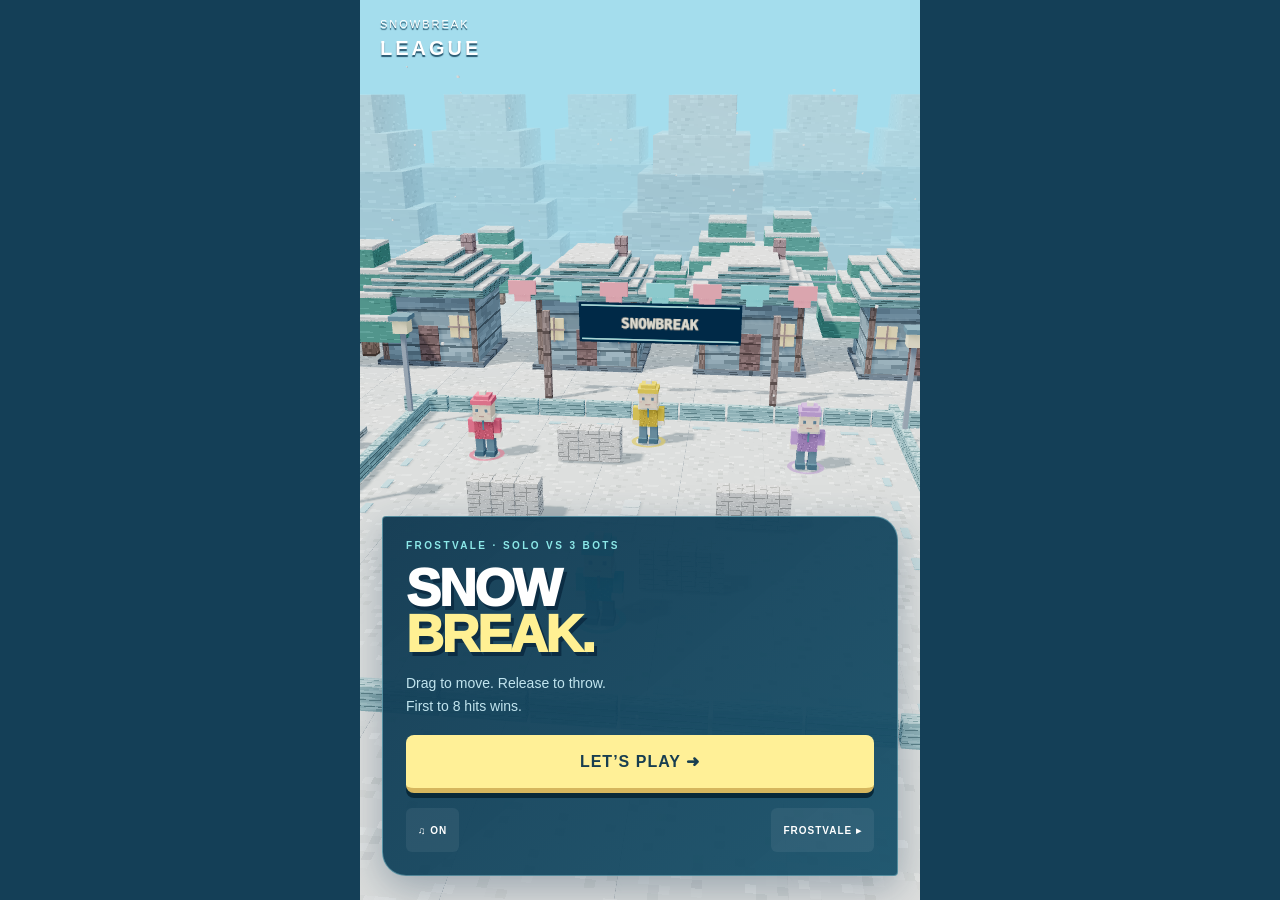
==== index-source.html @ 102b3f98 "Publish SNOWBREAK LEAGUE: three voxel snowball arenas" ====
<!doctype html><html lang="en"><head><meta charset="utf-8"><meta name="viewport" content="width=device-width,initial-scale=1,maximum-scale=1,viewport-fit=cover"><meta name="theme-color" content="#143f57"><title>Snowbreak League</title><link rel="stylesheet" href="style.css"></head><body><main id="game"><canvas id="scene" aria-label="Snowball arena"></canvas><header><div class="badge">SNOWBREAK <b>LEAGUE</b></div><button id="pause" aria-label="Pause">Ⅱ</button></header><div id="hud" hidden><div class="score"><small>YOU</small><b id="score">0</b><span>/ <i id="goal">8</i></span></div><div class="clock"><b id="clock">75</b><small>SECONDS</small></div><div class="rival"><small>RIVALS</small><b id="rivals">0 · 0 · 0</b></div></div><div id="toast" aria-live="polite"></div><div id="charge" hidden><div id="fill"></div><span id="hint">DRAG TO MOVE · RELEASE TO THROW</span></div><div id="stick" hidden><i></i></div><section id="panel"><div class="eyebrow" id="eyebrow">THE FROSTVALE OPEN</div><h1 id="heading">SNOW<br><em>BREAK.</em></h1><p id="description">Move. Pack. Throw.<br>First to 8 hits takes the cup.</p><div id="medals"></div><button id="go" class="primary">LET'S PLAY <span>➜</span></button><div class="row"><button id="sound" aria-label="Toggle music">♫ ON</button><button id="arena">FROSTVALE ▸</button></div><p class="micro" id="reward" hidden></p></section><div id="rotate">Please turn your phone upright.</div></main><script src="vendor/three.min.js"></script><script type="module" src="app.mjs"></script></body></html>
---- style.css ----
*{box-sizing:border-box;-webkit-tap-highlight-color:transparent}html,body{margin:0;width:100%;height:100%;overflow:hidden;background:#143f57;color:#fff;font-family:Arial,sans-serif;touch-action:none;user-select:none}button{font:inherit;border:0;cursor:pointer;color:inherit;touch-action:manipulation}button:focus-visible{outline:3px solid #ffe888}#game{position:relative;width:100%;max-width:560px;height:100dvh;margin:auto;overflow:hidden;background:#9edbeb}#scene{width:100%;height:100%;display:block}header{position:absolute;top:max(16px,env(safe-area-inset-top));left:20px;right:20px;display:flex;align-items:center;justify-content:space-between}.badge{font-size:11px;letter-spacing:2px;line-height:1.5;text-shadow:0 2px 1px #285870}.badge b{display:block;font-size:20px;letter-spacing:3px}#pause{width:44px;height:44px;background:#173e5ec9;border:2px solid #ffffff40;border-radius:12px;font-weight:bold}#hud{position:absolute;top:82px;left:18px;right:18px;display:flex;gap:8px;align-items:stretch}#hud[hidden]{display:none}.score,.clock,.rival{background:#153d58e8;padding:8px 12px;border:1px solid #c0fbff66;box-shadow:0 4px 0 #102e4950;border-radius:8px}small{display:block;font-size:9px;letter-spacing:1.5px;opacity:.75}.score>b{font-size:29px;color:#fff19c}.score span{font-size:14px;opacity:.7}.score i{font-style:normal}.clock{margin-left:auto;text-align:center}.clock b{font-size:24px}.rival{position:absolute;right:0;top:68px;font-size:14px;background:#ee5c72e0;letter-spacing:2px}#panel{position:absolute;bottom:max(24px,env(safe-area-inset-bottom));left:22px;right:22px;padding:23px;border-radius:4px 24px 4px 24px;background:linear-gradient(140deg,#103951f5,#18516af2);border:1px solid #b3f8ff60;box-shadow:0 12px 40px #0f304e55}#panel[hidden]{display:none}.eyebrow{font-size:10px;letter-spacing:2.4px;color:#8ce8e8;font-weight:bold}h1{font-size:52px;letter-spacing:-2px;line-height:.9;margin:14px 0;text-shadow:3px 4px 0 #0c2d44;font-weight:950}h1 em{font-style:normal;color:#fff093}p{font-size:14px;line-height:1.6;color:#c1e4ee;margin:12px 0 18px}.primary{width:100%;background:#fff097;color:#183e50;border-bottom:5px solid #d5b65e;padding:17px;border-radius:8px;font-weight:900;letter-spacing:1px;min-height:56px;box-shadow:0 5px 0 #082939}.primary:active{transform:translateY(3px);border-bottom-width:2px}.primary span{float:right}.row{display:flex;justify-content:space-between;margin-top:15px;gap:10px}.row button{background:#ffffff10;padding:10px 12px;min-height:44px;border-radius:6px;font-size:10px;letter-spacing:1px;font-weight:bold}#medals{color:#fff090;letter-spacing:8px;font-size:24px;margin-bottom:12px}#charge{position:absolute;bottom:max(34px,env(safe-area-inset-bottom));left:25%;width:50%;height:8px;border-radius:8px;background:#153e5966;border:1px solid #ffffff88;pointer-events:none}#fill{height:100%;width:0;background:#fff599;border-radius:8px}#hint{position:absolute;bottom:18px;left:-45%;width:190%;font-size:10px;letter-spacing:1px;color:white;text-align:center;text-shadow:0 2px 4px #0c3449;font-weight:bold}#toast{position:absolute;top:29%;left:10%;right:10%;text-align:center;font-size:30px;font-style:italic;font-weight:950;color:#fff5a8;text-shadow:3px 3px 0 #174962;pointer-events:none;transition:opacity .15s}#stick{position:absolute;width:94px;height:94px;border:2px solid #fff8;border-radius:50%;background:#23547422;pointer-events:none}#stick i{display:block;position:absolute;top:29px;left:29px;width:32px;height:32px;border-radius:50%;background:#fff9;border:2px solid white}.micro{font-size:10px;margin-bottom:0;line-height:1.4;color:#b7d8df}#rotate{display:none}@media(min-aspect-ratio:1/1)and(max-height:600px){#rotate{display:grid;position:absolute;inset:0;place-items:center;background:#153f59f7;color:#fff4ae;font-weight:bold}}@media(max-height:690px){h1{font-size:38px}#panel{padding:16px;bottom:15px}p{margin:9px 0}.eyebrow{font-size:9px}header{top:10px}}
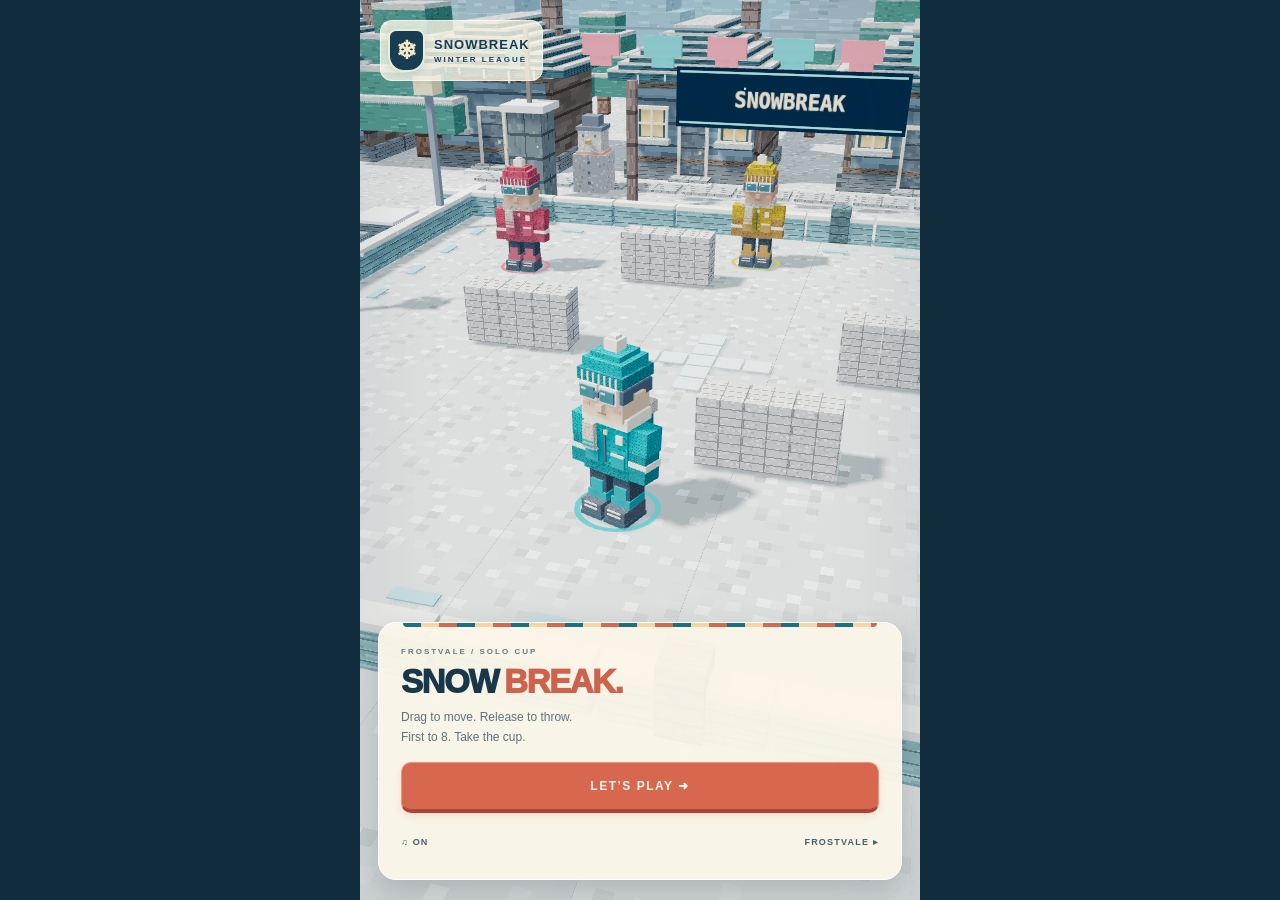
==== commit f543146d: "Publish SNOWBREAK LEAGUE: three voxel snowball arenas" ====
--- a/index-source.html
+++ b/index-source.html
@@ -1 +1 @@
-<!doctype html><html lang="en"><head><meta charset="utf-8"><meta name="viewport" content="width=device-width,initial-scale=1,maximum-scale=1,viewport-fit=cover"><meta name="theme-color" content="#143f57"><title>Snowbreak League</title><link rel="stylesheet" href="style.css"></head><body><main id="game"><canvas id="scene" aria-label="Snowball arena"></canvas><header><div class="badge">SNOWBREAK <b>LEAGUE</b></div><button id="pause" aria-label="Pause">Ⅱ</button></header><div id="hud" hidden><div class="score"><small>YOU</small><b id="score">0</b><span>/ <i id="goal">8</i></span></div><div class="clock"><b id="clock">75</b><small>SECONDS</small></div><div class="rival"><small>RIVALS</small><b id="rivals">0 · 0 · 0</b></div></div><div id="toast" aria-live="polite"></div><div id="charge" hidden><div id="fill"></div><span id="hint">DRAG TO MOVE · RELEASE TO THROW</span></div><div id="stick" hidden><i></i></div><section id="panel"><div class="eyebrow" id="eyebrow">THE FROSTVALE OPEN</div><h1 id="heading">SNOW<br><em>BREAK.</em></h1><p id="description">Move. Pack. Throw.<br>First to 8 hits takes the cup.</p><div id="medals"></div><button id="go" class="primary">LET'S PLAY <span>➜</span></button><div class="row"><button id="sound" aria-label="Toggle music">♫ ON</button><button id="arena">FROSTVALE ▸</button></div><p class="micro" id="reward" hidden></p></section><div id="rotate">Please turn your phone upright.</div></main><script src="vendor/three.min.js"></script><script type="module" src="app.mjs"></script></body></html>
+<!doctype html><html lang="en"><head><meta charset="utf-8"><meta name="viewport" content="width=device-width,initial-scale=1,maximum-scale=1,viewport-fit=cover"><meta name="theme-color" content="#143f57"><title>Snowbreak League</title><link rel="stylesheet" href="style.css"></head><body><audio id="bgm" src="snowbreak-bgm.mp3" loop preload="auto" playsinline></audio><main id="game"><canvas id="scene" aria-label="Snowball arena"></canvas><header><div class="badge"><span class="crest">❄</span><span>SNOWBREAK <b>WINTER LEAGUE</b></span></div><button id="pause" aria-label="Pause">Ⅱ</button></header><div id="hud" hidden><div class="score"><small>YOU</small><b id="score">0</b><span>/ <i id="goal">8</i></span></div><div class="clock"><b id="clock">75</b><small>SECONDS</small></div><div class="rival"><small>RIVALS</small><b id="rivals">0 · 0 · 0</b></div></div><div id="toast" aria-live="polite"></div><div id="charge" hidden><div id="fill"></div><span id="hint">DRAG TO MOVE · RELEASE TO THROW</span></div><div id="stick" hidden><i></i></div><section id="panel"><div class="eyebrow" id="eyebrow">THE FROSTVALE OPEN</div><h1 id="heading">SNOW<br><em>BREAK.</em></h1><p id="description">Move. Pack. Throw.<br>First to 8 hits takes the cup.</p><div id="medals"></div><button id="go" class="primary">LET'S PLAY <span>➜</span></button><div class="row"><button id="sound" aria-label="Toggle music">♫ ON</button><button id="arena">FROSTVALE ▸</button></div><p class="micro" id="reward" hidden></p></section><div id="rotate">Please turn your phone upright.</div></main><script src="vendor/three.min.js"></script><script type="module" src="app.mjs"></script></body></html>
--- a/style.css
+++ b/style.css
@@ -1 +1 @@
-*{box-sizing:border-box;-webkit-tap-highlight-color:transparent}html,body{margin:0;width:100%;height:100%;overflow:hidden;background:#143f57;color:#fff;font-family:Arial,sans-serif;touch-action:none;user-select:none}button{font:inherit;border:0;cursor:pointer;color:inherit;touch-action:manipulation}button:focus-visible{outline:3px solid #ffe888}#game{position:relative;width:100%;max-width:560px;height:100dvh;margin:auto;overflow:hidden;background:#9edbeb}#scene{width:100%;height:100%;display:block}header{position:absolute;top:max(16px,env(safe-area-inset-top));left:20px;right:20px;display:flex;align-items:center;justify-content:space-between}.badge{font-size:11px;letter-spacing:2px;line-height:1.5;text-shadow:0 2px 1px #285870}.badge b{display:block;font-size:20px;letter-spacing:3px}#pause{width:44px;height:44px;background:#173e5ec9;border:2px solid #ffffff40;border-radius:12px;font-weight:bold}#hud{position:absolute;top:82px;left:18px;right:18px;display:flex;gap:8px;align-items:stretch}#hud[hidden]{display:none}.score,.clock,.rival{background:#153d58e8;padding:8px 12px;border:1px solid #c0fbff66;box-shadow:0 4px 0 #102e4950;border-radius:8px}small{display:block;font-size:9px;letter-spacing:1.5px;opacity:.75}.score>b{font-size:29px;color:#fff19c}.score span{font-size:14px;opacity:.7}.score i{font-style:normal}.clock{margin-left:auto;text-align:center}.clock b{font-size:24px}.rival{position:absolute;right:0;top:68px;font-size:14px;background:#ee5c72e0;letter-spacing:2px}#panel{position:absolute;bottom:max(24px,env(safe-area-inset-bottom));left:22px;right:22px;padding:23px;border-radius:4px 24px 4px 24px;background:linear-gradient(140deg,#103951f5,#18516af2);border:1px solid #b3f8ff60;box-shadow:0 12px 40px #0f304e55}#panel[hidden]{display:none}.eyebrow{font-size:10px;letter-spacing:2.4px;color:#8ce8e8;font-weight:bold}h1{font-size:52px;letter-spacing:-2px;line-height:.9;margin:14px 0;text-shadow:3px 4px 0 #0c2d44;font-weight:950}h1 em{font-style:normal;color:#fff093}p{font-size:14px;line-height:1.6;color:#c1e4ee;margin:12px 0 18px}.primary{width:100%;background:#fff097;color:#183e50;border-bottom:5px solid #d5b65e;padding:17px;border-radius:8px;font-weight:900;letter-spacing:1px;min-height:56px;box-shadow:0 5px 0 #082939}.primary:active{transform:translateY(3px);border-bottom-width:2px}.primary span{float:right}.row{display:flex;justify-content:space-between;margin-top:15px;gap:10px}.row button{background:#ffffff10;padding:10px 12px;min-height:44px;border-radius:6px;font-size:10px;letter-spacing:1px;font-weight:bold}#medals{color:#fff090;letter-spacing:8px;font-size:24px;margin-bottom:12px}#charge{position:absolute;bottom:max(34px,env(safe-area-inset-bottom));left:25%;width:50%;height:8px;border-radius:8px;background:#153e5966;border:1px solid #ffffff88;pointer-events:none}#fill{height:100%;width:0;background:#fff599;border-radius:8px}#hint{position:absolute;bottom:18px;left:-45%;width:190%;font-size:10px;letter-spacing:1px;color:white;text-align:center;text-shadow:0 2px 4px #0c3449;font-weight:bold}#toast{position:absolute;top:29%;left:10%;right:10%;text-align:center;font-size:30px;font-style:italic;font-weight:950;color:#fff5a8;text-shadow:3px 3px 0 #174962;pointer-events:none;transition:opacity .15s}#stick{position:absolute;width:94px;height:94px;border:2px solid #fff8;border-radius:50%;background:#23547422;pointer-events:none}#stick i{display:block;position:absolute;top:29px;left:29px;width:32px;height:32px;border-radius:50%;background:#fff9;border:2px solid white}.micro{font-size:10px;margin-bottom:0;line-height:1.4;color:#b7d8df}#rotate{display:none}@media(min-aspect-ratio:1/1)and(max-height:600px){#rotate{display:grid;position:absolute;inset:0;place-items:center;background:#153f59f7;color:#fff4ae;font-weight:bold}}@media(max-height:690px){h1{font-size:38px}#panel{padding:16px;bottom:15px}p{margin:9px 0}.eyebrow{font-size:9px}header{top:10px}}
+*{box-sizing:border-box;-webkit-tap-highlight-color:transparent}html,body{margin:0;width:100%;height:100%;overflow:hidden;background:#102c3d;color:#17384b;font-family:Arial,Helvetica,sans-serif;touch-action:none;user-select:none}button{font:inherit;border:0;cursor:pointer;color:inherit;touch-action:manipulation}button:focus-visible{outline:3px solid #ef9863;outline-offset:3px}[hidden]{display:none!important}#game{position:relative;width:100%;max-width:560px;height:100dvh;margin:auto;overflow:hidden;background:#a1d2de}#scene{width:100%;height:100%;display:block}#game:after{content:'';position:absolute;inset:0;pointer-events:none;box-shadow:inset 0 0 95px #18374b18}header{position:absolute;top:max(18px,env(safe-area-inset-top));left:20px;right:20px;display:flex;align-items:center;justify-content:space-between;z-index:2}.badge{display:flex;align-items:center;gap:9px;font-size:13px;font-weight:900;letter-spacing:1px;color:#183a4f;line-height:1.5;text-shadow:0 1px #fff8}.badge b{display:block;font-size:8px;letter-spacing:2px;font-weight:700}.crest{display:grid;place-items:center;width:37px;height:43px;background:#163d52;color:#f6eacb;border:2px solid #e4efd8;border-radius:8px 8px 16px 16px;font-size:25px;text-shadow:none;box-shadow:0 3px 8px #183b4f22}#pause{width:44px;height:44px;background:#fcf8eae8;border:1px solid #fff;border-bottom:3px solid #b8cdd1;border-radius:12px;font-weight:900;box-shadow:0 4px 12px #17384b15;color:#193d51}#hud{position:absolute;top:82px;left:20px;right:20px;display:grid;grid-template-columns:1fr 64px 1fr;gap:1px;background:#16384fef;border:1px solid #e5f4eaa0;border-radius:14px;box-shadow:0 5px 15px #153e5325;overflow:hidden;color:#fff8e9;z-index:2}.score,.clock,.rival{padding:10px 12px;min-height:61px;position:relative}.score{background:#0d7181}.score:after{content:'';position:absolute;bottom:0;left:0;right:0;height:3px;background:#77d6cc}small{display:block;font-size:8px;letter-spacing:1.8px;opacity:.72;margin-bottom:3px;font-weight:700}.score>b{font-size:25px;font-weight:900;line-height:1}.score span{font-size:12px;margin-left:5px;color:#a7d4dc}.score i{font-style:normal}.clock{text-align:center;border-left:1px solid #ffffff14;border-right:1px solid #ffffff14;padding:10px 5px}.clock b{font-size:23px;letter-spacing:-1px;line-height:1.15}.clock small{font-size:6px;letter-spacing:1px;margin-top:4px}.rival{text-align:right}.rival b{font-size:17px;letter-spacing:2px;color:#f2baa5}.rival small{font-size:7px}#panel{position:absolute;bottom:max(20px,env(safe-area-inset-bottom));left:18px;right:18px;padding:21px 22px 15px;border-radius:18px;background:#faf5e9f5;border:1px solid #fff;box-shadow:0 14px 32px #16364938;z-index:3}#panel:before{content:'';position:absolute;top:0;left:24px;right:24px;height:4px;background:repeating-linear-gradient(90deg,#1b7180 0 18px,#f5d5a4 18px 36px,#d56950 36px 54px);border-radius:0 0 4px 4px}.eyebrow{font-size:8px;letter-spacing:2px;color:#617d86;font-weight:800;margin-top:3px}h1{font-size:33px;letter-spacing:-1.4px;line-height:1.1;margin:8px 0;color:#18384a;font-weight:950}h1 br{display:none}h1 em{font-style:normal;color:#cd634d;margin-left:6px}p{font-size:12px;line-height:1.65;color:#5b737e;margin:7px 0 14px}.primary{width:100%;background:#d7674f;color:#fff6e9;border:1px solid #ea9678;border-bottom:4px solid #a94436;padding:14px 16px;border-radius:10px;font-size:12px;font-weight:900;letter-spacing:1.5px;min-height:51px;box-shadow:0 4px 7px #c15f4320}.primary:active{transform:translateY(2px);border-bottom-width:2px}.primary span{float:right}.row{display:flex;align-items:center;justify-content:space-between;margin-top:7px;gap:8px}.row button{background:transparent;min-height:44px;padding:8px 0;font-size:9px;letter-spacing:1.2px;font-weight:800;color:#45616d}#arena{max-width:72%;text-align:right}#medals{color:#d69b3c;letter-spacing:7px;font-size:21px;margin:3px 0 10px}#medals:empty{display:none}#charge{position:absolute;bottom:max(34px,env(safe-area-inset-bottom));left:30%;width:40%;height:7px;border-radius:8px;background:#163b5460;border:1px solid #ffffffbb;pointer-events:none;z-index:2}#fill{height:100%;width:0;background:#ee9877;border-radius:8px;box-shadow:0 0 10px #e9b58988}#hint{position:absolute;bottom:15px;left:-63%;width:226%;font-size:9px;letter-spacing:1.3px;color:#173a4f;text-align:center;font-weight:800;text-shadow:0 1px 3px #fff}#toast{position:absolute;top:26%;left:9%;right:9%;text-align:center;font-size:23px;letter-spacing:-.5px;font-weight:950;color:#fff5d6;text-shadow:0 2px 0 #124258,1px 0 #124258,-1px 0 #124258,0 4px 14px #173a4f80;pointer-events:none;transition:opacity .15s;z-index:2}#stick{position:absolute;width:94px;height:94px;border:2px solid #fff9;border-radius:50%;background:#23547422;pointer-events:none}#stick i{display:block;position:absolute;top:29px;left:29px;width:32px;height:32px;border-radius:50%;background:#fff9;border:2px solid white}.micro{font-size:9px;line-height:1.5;margin:3px 0;color:#68808b}#rotate{display:none}#game[data-phase=result] #panel{border-top:4px solid #d7b35d}#game[data-phase=ready] .badge{background:#fbf7e6cc;padding:8px 12px 8px 7px;border:1px solid #fff9;border-radius:12px}#game[data-phase=ready] header{top:20px}@media(min-aspect-ratio:1/1)and(max-height:600px){#rotate{display:grid;position:absolute;inset:0;place-items:center;background:#153f59f7;color:#fff4ae;font-weight:bold;z-index:10}}@media(max-height:690px){#panel{padding:15px 18px 8px;bottom:13px}h1{font-size:27px}p{margin:5px 0 9px;font-size:11px}.row{margin-top:3px}.eyebrow{font-size:7px}header{top:10px}.primary{padding:12px;min-height:48px}#hud{top:72px}}
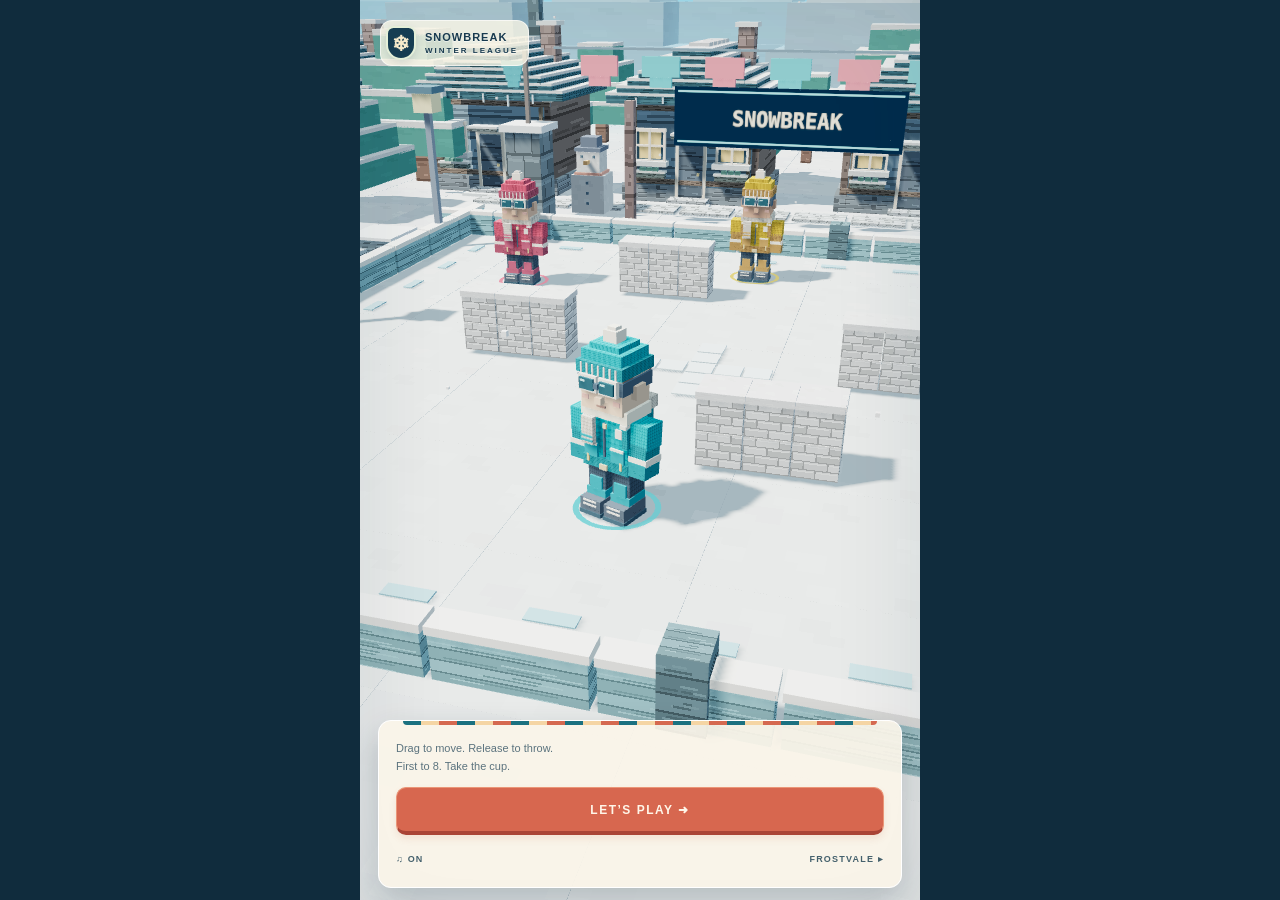
==== commit 7ff7965a: "Publish SNOWBREAK LEAGUE: three voxel snowball arenas" ====
--- a/index-source.html
+++ b/index-source.html
@@ -1 +1 @@
-<!doctype html><html lang="en"><head><meta charset="utf-8"><meta name="viewport" content="width=device-width,initial-scale=1,maximum-scale=1,viewport-fit=cover"><meta name="theme-color" content="#143f57"><title>Snowbreak League</title><link rel="stylesheet" href="style.css"></head><body><audio id="bgm" src="snowbreak-bgm.mp3" loop preload="auto" playsinline></audio><main id="game"><canvas id="scene" aria-label="Snowball arena"></canvas><header><div class="badge"><span class="crest">❄</span><span>SNOWBREAK <b>WINTER LEAGUE</b></span></div><button id="pause" aria-label="Pause">Ⅱ</button></header><div id="hud" hidden><div class="score"><small>YOU</small><b id="score">0</b><span>/ <i id="goal">8</i></span></div><div class="clock"><b id="clock">75</b><small>SECONDS</small></div><div class="rival"><small>RIVALS</small><b id="rivals">0 · 0 · 0</b></div></div><div id="toast" aria-live="polite"></div><div id="charge" hidden><div id="fill"></div><span id="hint">DRAG TO MOVE · RELEASE TO THROW</span></div><div id="stick" hidden><i></i></div><section id="panel"><div class="eyebrow" id="eyebrow">THE FROSTVALE OPEN</div><h1 id="heading">SNOW<br><em>BREAK.</em></h1><p id="description">Move. Pack. Throw.<br>First to 8 hits takes the cup.</p><div id="medals"></div><button id="go" class="primary">LET'S PLAY <span>➜</span></button><div class="row"><button id="sound" aria-label="Toggle music">♫ ON</button><button id="arena">FROSTVALE ▸</button></div><p class="micro" id="reward" hidden></p></section><div id="rotate">Please turn your phone upright.</div></main><script src="vendor/three.min.js"></script><script type="module" src="app.mjs"></script></body></html>
+<!doctype html><html lang="en"><head><meta charset="utf-8"><meta name="viewport" content="width=device-width,initial-scale=1,maximum-scale=1,viewport-fit=cover"><meta name="theme-color" content="#143f57"><title>Snowbreak League</title><link rel="stylesheet" href="style.css"></head><body><audio id="bgm" src="snowbreak-bgm.mp3" loop preload="auto" playsinline></audio><main id="game"><canvas id="scene" aria-label="Snowball arena"></canvas><header><div class="badge"><span class="crest">❄</span><span>SNOWBREAK <b>WINTER LEAGUE</b></span></div><button id="pause" aria-label="Pause">Ⅱ</button></header><div id="hud" hidden><div class="score"><small>YOU</small><b id="score">0</b><span>/ <i id="goal">8</i></span></div><div class="clock"><b id="clock">75</b><small>SECONDS</small></div><div class="rival"><small>RIVALS</small><b id="rivals">0 · 0 · 0</b></div></div><div id="toast" aria-live="polite"></div><div id="charge" hidden><div id="fill"></div><span id="hint">DRAG TO MOVE · RELEASE TO THROW</span></div><div id="stick" hidden><i></i></div><section id="panel"><div class="eyebrow" id="eyebrow">THE FROSTVALE OPEN</div><h1 id="heading">SNOW<br><em>BREAK.</em></h1><p id="description">Move. Pack. Throw.<br>First to 8 hits takes the cup.</p><div id="medals"></div><button id="go" class="primary">LET'S PLAY <span>➜</span></button><div class="row"><button id="sound" aria-label="Toggle music">♫ ON</button><button id="arena">FROSTVALE ▸</button></div><p class="micro" id="reward" hidden></p></section><aside id="cinema" hidden><button id="skip" aria-label="Skip cutscene">SKIP ›</button><div id="caption" aria-live="polite"></div></aside><div id="rotate">Please turn your phone upright.</div></main><script src="vendor/three.min.js"></script><script type="module" src="app.mjs"></script></body></html>
--- a/style.css
+++ b/style.css
@@ -1 +1,4 @@
 *{box-sizing:border-box;-webkit-tap-highlight-color:transparent}html,body{margin:0;width:100%;height:100%;overflow:hidden;background:#102c3d;color:#17384b;font-family:Arial,Helvetica,sans-serif;touch-action:none;user-select:none}button{font:inherit;border:0;cursor:pointer;color:inherit;touch-action:manipulation}button:focus-visible{outline:3px solid #ef9863;outline-offset:3px}[hidden]{display:none!important}#game{position:relative;width:100%;max-width:560px;height:100dvh;margin:auto;overflow:hidden;background:#a1d2de}#scene{width:100%;height:100%;display:block}#game:after{content:'';position:absolute;inset:0;pointer-events:none;box-shadow:inset 0 0 95px #18374b18}header{position:absolute;top:max(18px,env(safe-area-inset-top));left:20px;right:20px;display:flex;align-items:center;justify-content:space-between;z-index:2}.badge{display:flex;align-items:center;gap:9px;font-size:13px;font-weight:900;letter-spacing:1px;color:#183a4f;line-height:1.5;text-shadow:0 1px #fff8}.badge b{display:block;font-size:8px;letter-spacing:2px;font-weight:700}.crest{display:grid;place-items:center;width:37px;height:43px;background:#163d52;color:#f6eacb;border:2px solid #e4efd8;border-radius:8px 8px 16px 16px;font-size:25px;text-shadow:none;box-shadow:0 3px 8px #183b4f22}#pause{width:44px;height:44px;background:#fcf8eae8;border:1px solid #fff;border-bottom:3px solid #b8cdd1;border-radius:12px;font-weight:900;box-shadow:0 4px 12px #17384b15;color:#193d51}#hud{position:absolute;top:82px;left:20px;right:20px;display:grid;grid-template-columns:1fr 64px 1fr;gap:1px;background:#16384fef;border:1px solid #e5f4eaa0;border-radius:14px;box-shadow:0 5px 15px #153e5325;overflow:hidden;color:#fff8e9;z-index:2}.score,.clock,.rival{padding:10px 12px;min-height:61px;position:relative}.score{background:#0d7181}.score:after{content:'';position:absolute;bottom:0;left:0;right:0;height:3px;background:#77d6cc}small{display:block;font-size:8px;letter-spacing:1.8px;opacity:.72;margin-bottom:3px;font-weight:700}.score>b{font-size:25px;font-weight:900;line-height:1}.score span{font-size:12px;margin-left:5px;color:#a7d4dc}.score i{font-style:normal}.clock{text-align:center;border-left:1px solid #ffffff14;border-right:1px solid #ffffff14;padding:10px 5px}.clock b{font-size:23px;letter-spacing:-1px;line-height:1.15}.clock small{font-size:6px;letter-spacing:1px;margin-top:4px}.rival{text-align:right}.rival b{font-size:17px;letter-spacing:2px;color:#f2baa5}.rival small{font-size:7px}#panel{position:absolute;bottom:max(20px,env(safe-area-inset-bottom));left:18px;right:18px;padding:21px 22px 15px;border-radius:18px;background:#faf5e9f5;border:1px solid #fff;box-shadow:0 14px 32px #16364938;z-index:3}#panel:before{content:'';position:absolute;top:0;left:24px;right:24px;height:4px;background:repeating-linear-gradient(90deg,#1b7180 0 18px,#f5d5a4 18px 36px,#d56950 36px 54px);border-radius:0 0 4px 4px}.eyebrow{font-size:8px;letter-spacing:2px;color:#617d86;font-weight:800;margin-top:3px}h1{font-size:33px;letter-spacing:-1.4px;line-height:1.1;margin:8px 0;color:#18384a;font-weight:950}h1 br{display:none}h1 em{font-style:normal;color:#cd634d;margin-left:6px}p{font-size:12px;line-height:1.65;color:#5b737e;margin:7px 0 14px}.primary{width:100%;background:#d7674f;color:#fff6e9;border:1px solid #ea9678;border-bottom:4px solid #a94436;padding:14px 16px;border-radius:10px;font-size:12px;font-weight:900;letter-spacing:1.5px;min-height:51px;box-shadow:0 4px 7px #c15f4320}.primary:active{transform:translateY(2px);border-bottom-width:2px}.primary span{float:right}.row{display:flex;align-items:center;justify-content:space-between;margin-top:7px;gap:8px}.row button{background:transparent;min-height:44px;padding:8px 0;font-size:9px;letter-spacing:1.2px;font-weight:800;color:#45616d}#arena{max-width:72%;text-align:right}#medals{color:#d69b3c;letter-spacing:7px;font-size:21px;margin:3px 0 10px}#medals:empty{display:none}#charge{position:absolute;bottom:max(34px,env(safe-area-inset-bottom));left:30%;width:40%;height:7px;border-radius:8px;background:#163b5460;border:1px solid #ffffffbb;pointer-events:none;z-index:2}#fill{height:100%;width:0;background:#ee9877;border-radius:8px;box-shadow:0 0 10px #e9b58988}#hint{position:absolute;bottom:15px;left:-63%;width:226%;font-size:9px;letter-spacing:1.3px;color:#173a4f;text-align:center;font-weight:800;text-shadow:0 1px 3px #fff}#toast{position:absolute;top:26%;left:9%;right:9%;text-align:center;font-size:23px;letter-spacing:-.5px;font-weight:950;color:#fff5d6;text-shadow:0 2px 0 #124258,1px 0 #124258,-1px 0 #124258,0 4px 14px #173a4f80;pointer-events:none;transition:opacity .15s;z-index:2}#stick{position:absolute;width:94px;height:94px;border:2px solid #fff9;border-radius:50%;background:#23547422;pointer-events:none}#stick i{display:block;position:absolute;top:29px;left:29px;width:32px;height:32px;border-radius:50%;background:#fff9;border:2px solid white}.micro{font-size:9px;line-height:1.5;margin:3px 0;color:#68808b}#rotate{display:none}#game[data-phase=result] #panel{border-top:4px solid #d7b35d}#game[data-phase=ready] .badge{background:#fbf7e6cc;padding:8px 12px 8px 7px;border:1px solid #fff9;border-radius:12px}#game[data-phase=ready] header{top:20px}@media(min-aspect-ratio:1/1)and(max-height:600px){#rotate{display:grid;position:absolute;inset:0;place-items:center;background:#153f59f7;color:#fff4ae;font-weight:bold;z-index:10}}@media(max-height:690px){#panel{padding:15px 18px 8px;bottom:13px}h1{font-size:27px}p{margin:5px 0 9px;font-size:11px}.row{margin-top:3px}.eyebrow{font-size:7px}header{top:10px}.primary{padding:12px;min-height:48px}#hud{top:72px}}
+/* Compact tournament overlay: leave the world visible. */
+#panel{padding:13px 17px 6px;bottom:max(12px,env(safe-area-inset-bottom));border-radius:13px;background:#faf5e9ed}#panel h1{font-size:26px;margin:6px 0}#panel .primary{min-height:48px;padding:12px 15px}#panel p{margin:5px 0 9px;font-size:11px}#panel .row{margin-top:2px}#panel .eyebrow{font-size:7px}#panel #medals{font-size:16px;margin:0 0 7px}#game[data-phase=ready] #heading,#game[data-phase=ready] #eyebrow{display:none}#game[data-phase=ready] #medals{position:absolute;right:17px;top:12px;font-size:13px;letter-spacing:3px}#game[data-phase=ready] #description{padding-right:46px;margin:5px 0 12px}#game[data-phase=play] .badge,#game[data-phase=paused] .badge,#game[data-phase=result] .badge{display:none}#game:not([data-phase=ready]) header{justify-content:flex-end;top:max(15px,env(safe-area-inset-top));right:14px}#hud{top:max(15px,env(safe-area-inset-top));left:14px;right:67px;border-radius:11px;grid-template-columns:1fr 48px 1fr}.score,.clock,.rival{min-height:46px;padding:7px 9px}.score>b{font-size:20px}.score span{font-size:10px}.clock b{font-size:20px}.clock small{display:none}.rival b{font-size:14px;letter-spacing:1px}#hud small{font-size:6px;margin-bottom:3px}#pause{height:46px;width:44px}#charge{bottom:max(23px,env(safe-area-inset-bottom));height:5px}#hint{font-size:8px;bottom:11px}#toast{top:18%;font-size:20px}#game[data-phase=ready] .badge{padding:5px 10px 5px 5px}.badge{font-size:11px}.crest{width:30px;height:34px;font-size:21px}
+#cinema{position:absolute;inset:0;z-index:5;pointer-events:none;background:linear-gradient(#0c283622,transparent 17%,transparent 77%,#0c283644)}#skip{pointer-events:auto;position:absolute;right:16px;top:max(16px,env(safe-area-inset-top));height:44px;padding:0 16px;border:1px solid #ffffff88;border-radius:22px;color:#fff8e7;background:#173b53bb;font-size:10px;font-weight:bold;letter-spacing:1px}#caption{position:absolute;bottom:12%;left:8%;right:8%;text-align:center;font-size:19px;font-weight:900;color:#fff4d8;letter-spacing:.5px;text-shadow:0 2px 3px #153d56}#game[data-phase=cinema] header{display:none}
